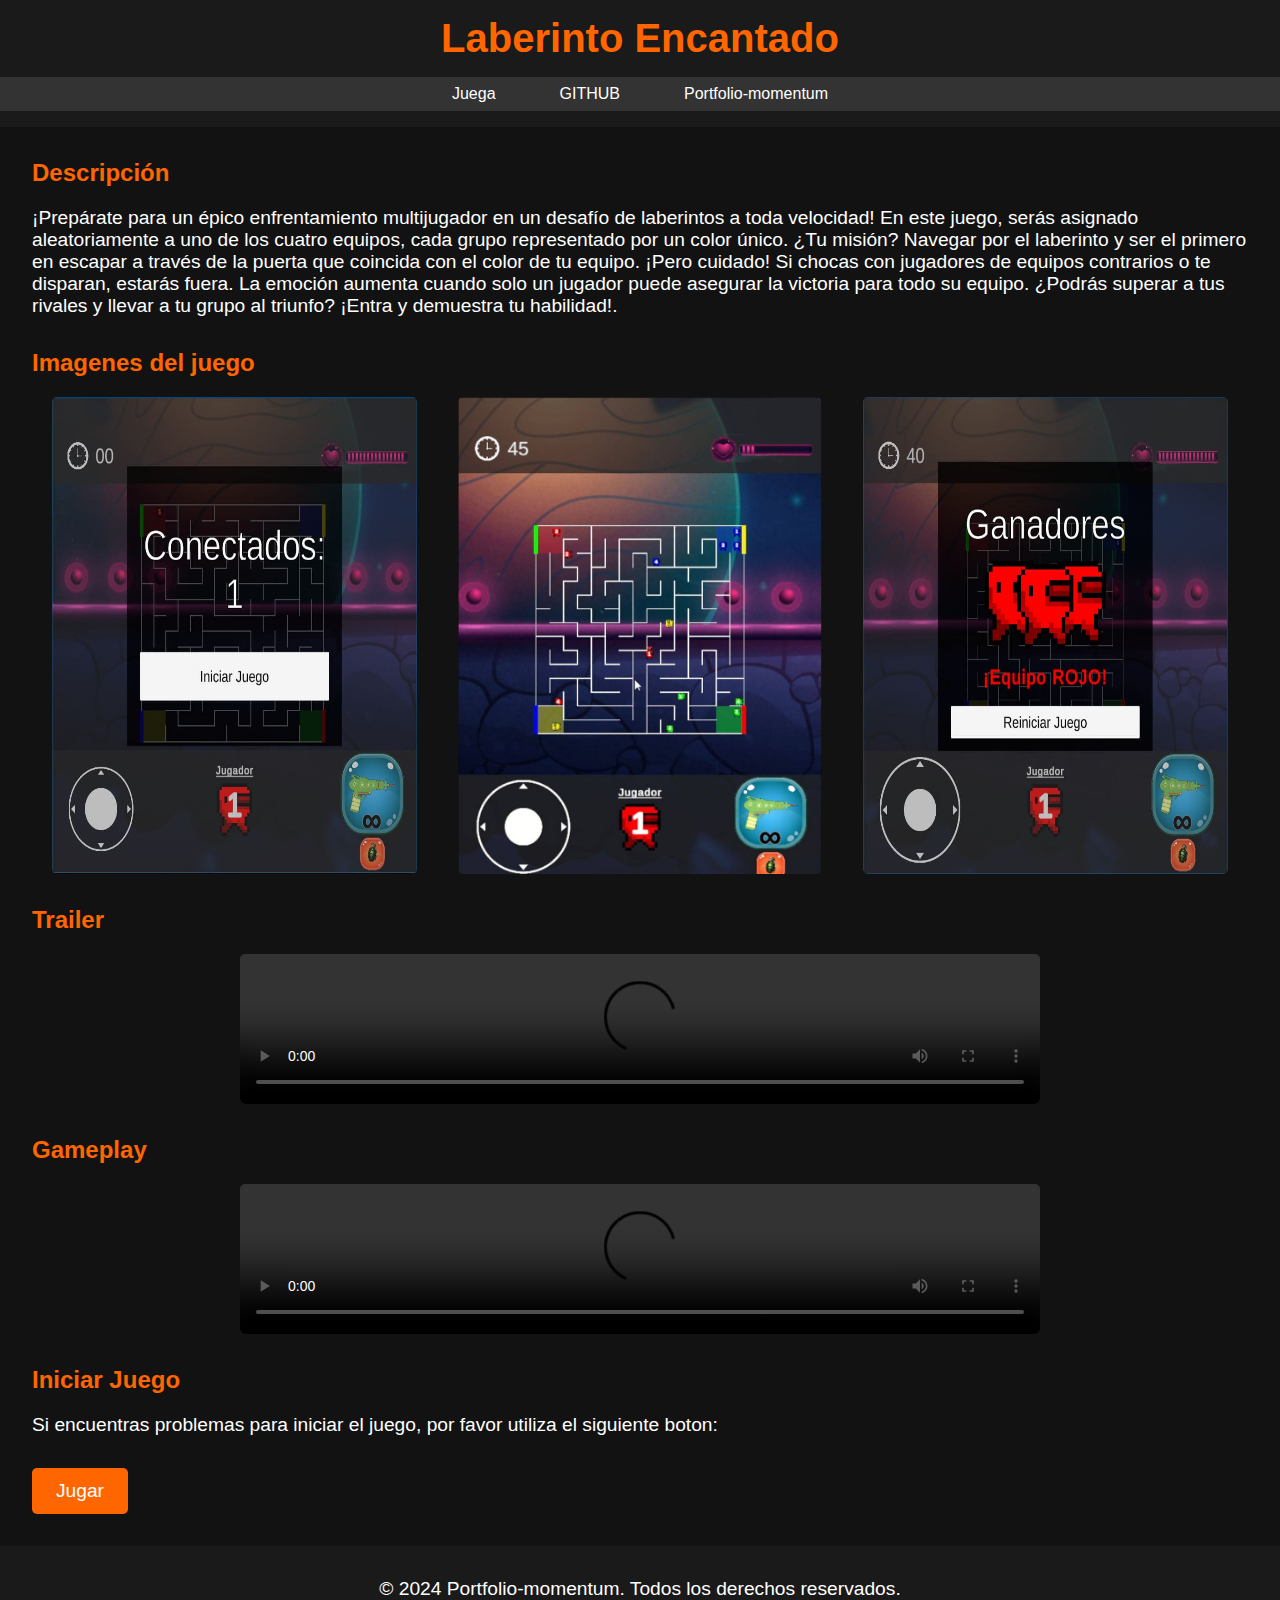
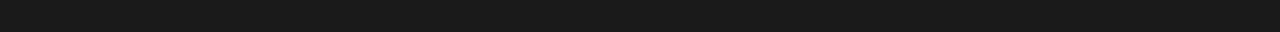
==== homepage.html @ 239892d3 "Homepage" ====
<!DOCTYPE html>
<html lang="es">
<head>
    <meta charset="UTF-8">
    <meta name="viewport" content="width=device-width, initial-scale=1.0">
    <title>Nombre del Juego</title>
    <link rel="stylesheet" href="homepage.css">
</head>
<body>
    <header>
        <h1>Laberinto Encantado</h1>
        <nav>
            <ul>
                <li><a href="https://emiliosg23.github.io/laberinto_encantado/">Juega</a></li>
                <li><a href="https://github.com/domorales/portfolio-momentum">GITHUB</a></li>
                <li><a href="index.html">Portfolio-momentum</a></li>
            </ul>
        </nav>
    </header>

    <section id="descripcion">
        <h2>Descripción</h2>
        <p>¡Prepárate para un épico enfrentamiento multijugador en un desafío de laberintos a toda velocidad! 
            En este juego, serás asignado aleatoriamente a uno de los cuatro equipos, cada grupo representado por
             un color único. ¿Tu misión? Navegar por el laberinto y ser el primero en escapar a través de la 
             puerta que coincida con el color de tu equipo. ¡Pero cuidado! Si chocas con jugadores de equipos 
             contrarios o te disparan, estarás fuera. La emoción aumenta cuando solo un jugador puede asegurar 
             la victoria para todo su equipo. ¿Podrás superar a tus rivales y llevar a tu grupo al triunfo? 
             ¡Entra y demuestra tu habilidad!.</p>
    </section>

    <section id="screenshots">
        <h2>Imagenes del juego</h2>
        <div class="screenshot-gallery">
            <img src="images/homepage/images/1.jpg" alt="Conectados">
            <img src="images/homepage/images/2.jpg" alt="Partida">
            <img src="images/homepage/images/3.jpg" alt="Ganador">
        </div>
    </section>

    <section id="trailer">
        <h2>Trailer</h2>
        <video controls>
            <source src="assets/videos/trailer.mp4" type="video/mp4">
            Tu navegador no soporta la reproducción de video.
        </video>
    </section>

    <section id="gameplay">
        <h2>Gameplay</h2>
        <video controls>
            <source src="assets/videos/gameplay.mp4" type="video/mp4">
            Tu navegador no soporta la reproducción de video.
        </video>
    </section>

    <section id="Inicio">
        <h2>Iniciar Juego</h2>
        <p>Si encuentras problemas para iniciar el juego, por favor utiliza el siguiente boton:</p>
        <a href="https://emiliosg23.github.io/laberinto_encantado/" class="download-button">Jugar</a>
    </section>

    <footer>
        <p>&copy; 2024 Portfolio-momentum. Todos los derechos reservados.</p>
    </footer>

    <script src="js/scripts.js"></script>
</body>
</html>
---- homepage.css ----
body {
    font-family: Arial, sans-serif;
    margin: 0;
    padding: 0;
    background-color: #121212;
    color: #ffffff;
}

header {
    background-color: #1a1a1a;
    padding: 1rem 0;
}



nav {
    margin-top: 1rem;
    background-color: #333;
}

nav ul {
    display: flex;
    justify-content: center;
    list-style: none;
    padding: 0;
    margin: 0;
}

nav ul li {
    margin: 0 1rem;
}

nav ul li a {
    color: #ffffff;
    text-decoration: none;
    padding: 0.5rem 1rem;
    display: block;
}

nav ul li a:hover {
    background-color: #ff6600;
    border-radius: 5px;
}

section {
    margin: 2rem;
}

footer {
    text-align: center;
    padding: 1rem;
    background-color: #1a1a1a;
    margin-top: 2rem;
}

h1 {
    text-align: center;
    font-size: 2.5rem;
    color: #ff6600;
    margin: 0;
}

h2 {
    margin-top: 2rem;
    color: #ff6600;
}

p {
    font-size: 1.2rem;
    margin: 1rem 0;
}

.screenshot-gallery {
    display: flex;
    justify-content: space-around;
    margin-top: 1rem;
}

.screenshot-gallery img {
    width: 30%;
    border-radius: 5px;
}

section {
    margin: 2rem;
}

video {
    width: 100%;
    max-width: 800px;
    display: block;
    margin: 0 auto;
    border-radius: 5px;
}

.download-button {
    display: inline-block;
    margin-top: 1rem;
    padding: 0.75rem 1.5rem;
    background-color: #ff6600;
    color: #ffffff;
    text-decoration: none;
    border-radius: 5px;
    font-size: 1.2rem;
}

.download-button:hover {
    background-color: #e55a00;
}

footer {
    text-align: center;
    padding: 1rem;
    background-color: #1a1a1a;
    margin-top: 2rem;
}
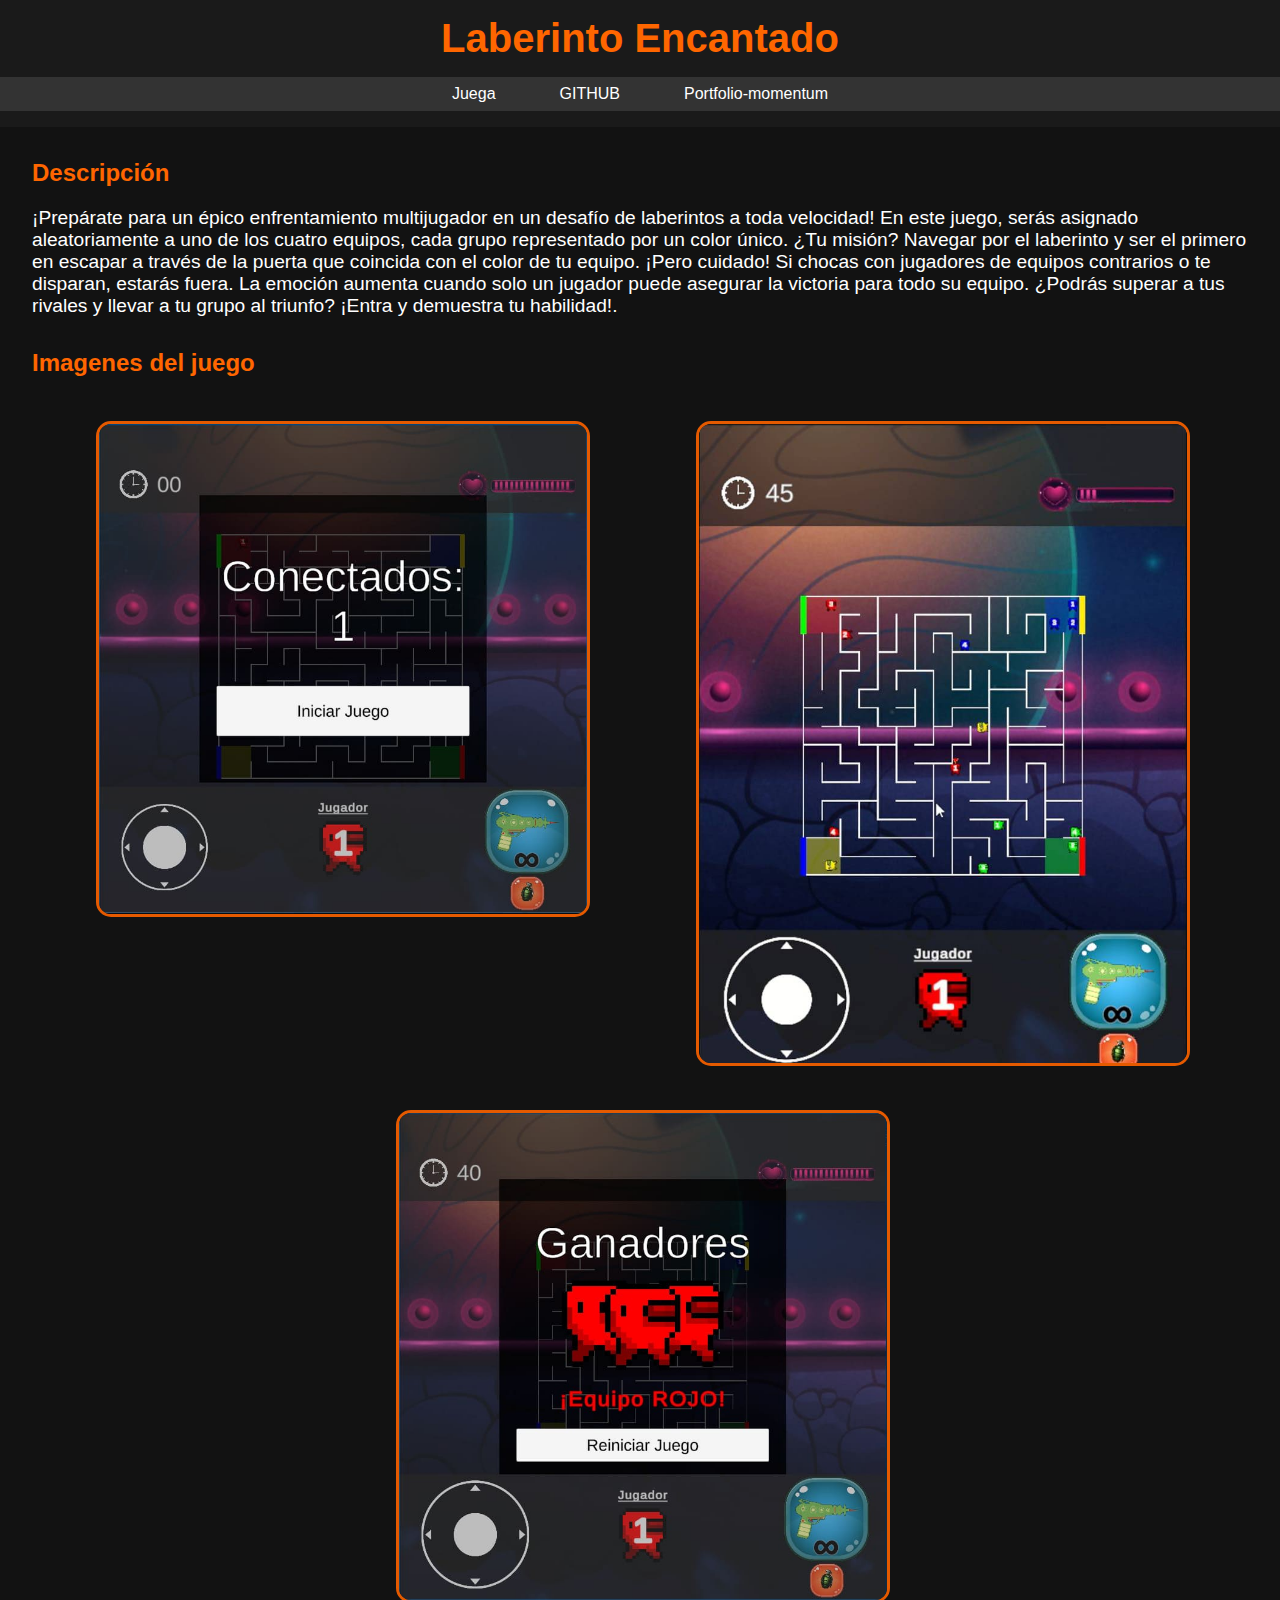
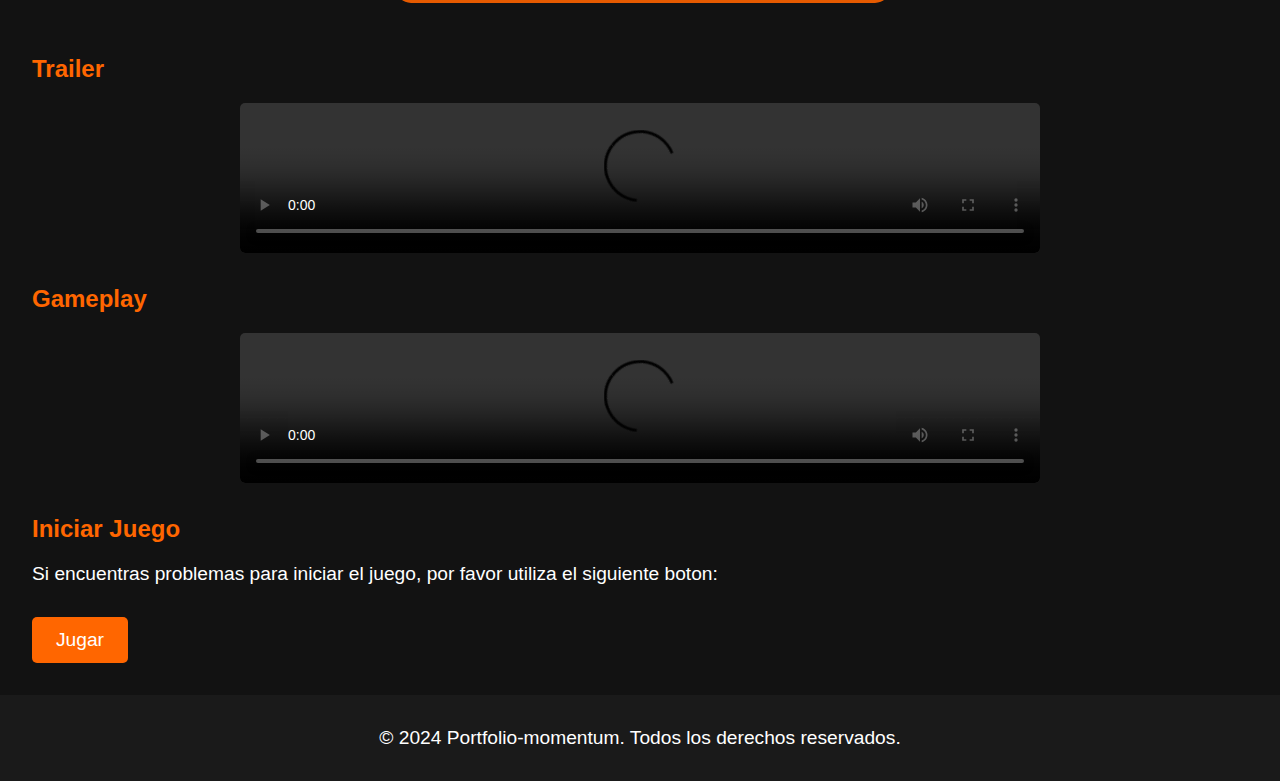
==== commit 2a83d204: "Trailer y mas cosas" ====
--- a/homepage.html
+++ b/homepage.html
@@ -31,17 +31,30 @@
 
     <section id="screenshots">
         <h2>Imagenes del juego</h2>
-        <div class="screenshot-gallery">
-            <img src="images/homepage/images/1.jpg" alt="Conectados">
-            <img src="images/homepage/images/2.jpg" alt="Partida">
-            <img src="images/homepage/images/3.jpg" alt="Ganador">
+
+        <div class="container-prototype horizontal">
+            <div class="item-prototype">
+                <figure>
+                    <img src="images/homepage/images/1.jpg" alt="Conectados">
+                </figure>
+            </div>
+            <div class="item-prototype">
+                <figure>
+                    <img src="images/homepage/images/2.jpg" alt="Partida">
+                </figure>
+            </div>
+            <div class="item-prototype">
+                <figure>
+                    <img src="images/homepage/images/3.jpg" alt="Ganador">
+                </figure>
+            </div>
         </div>
     </section>
 
     <section id="trailer">
         <h2>Trailer</h2>
         <video controls>
-            <source src="assets/videos/trailer.mp4" type="video/mp4">
+            <source src="images/homepage/images/LaberintoEncantado-Trailer.mp4" type="video/mp4">
             Tu navegador no soporta la reproducción de video.
         </video>
     </section>
--- a/homepage.css
+++ b/homepage.css
@@ -71,14 +71,46 @@
 }
 
 .screenshot-gallery {
-    display: flex;
-    justify-content: space-around;
-    margin-top: 1rem;
+    flex: 1 1 410px;
+	max-width: 410px;
 }
 
 .screenshot-gallery img {
     width: 30%;
     border-radius: 5px;
+}
+
+.container-prototype {
+	display: flex;
+	flex-wrap: wrap;
+	justify-content: center;
+}
+
+.container-prototype.horizontal .item-prototype {
+	flex: 1 1 600px;
+	max-width: 600px;
+}
+
+.item-prototype {
+	padding-left: 1rem;
+	padding-right: 1rem;
+	margin-top: 0.5rem;
+	box-sizing: border-box;
+}
+
+.item-prototype figcaption {
+	font-weight: 400;
+	font-size: 11pt;
+	text-align: justify;
+	margin: 0.5rem;
+}
+
+.item-prototype img {
+	width: 100%;
+	height: 100%;
+	object-fit: contain;
+	border-radius: 15px;
+    border:solid #e55a00;
 }
 
 section {
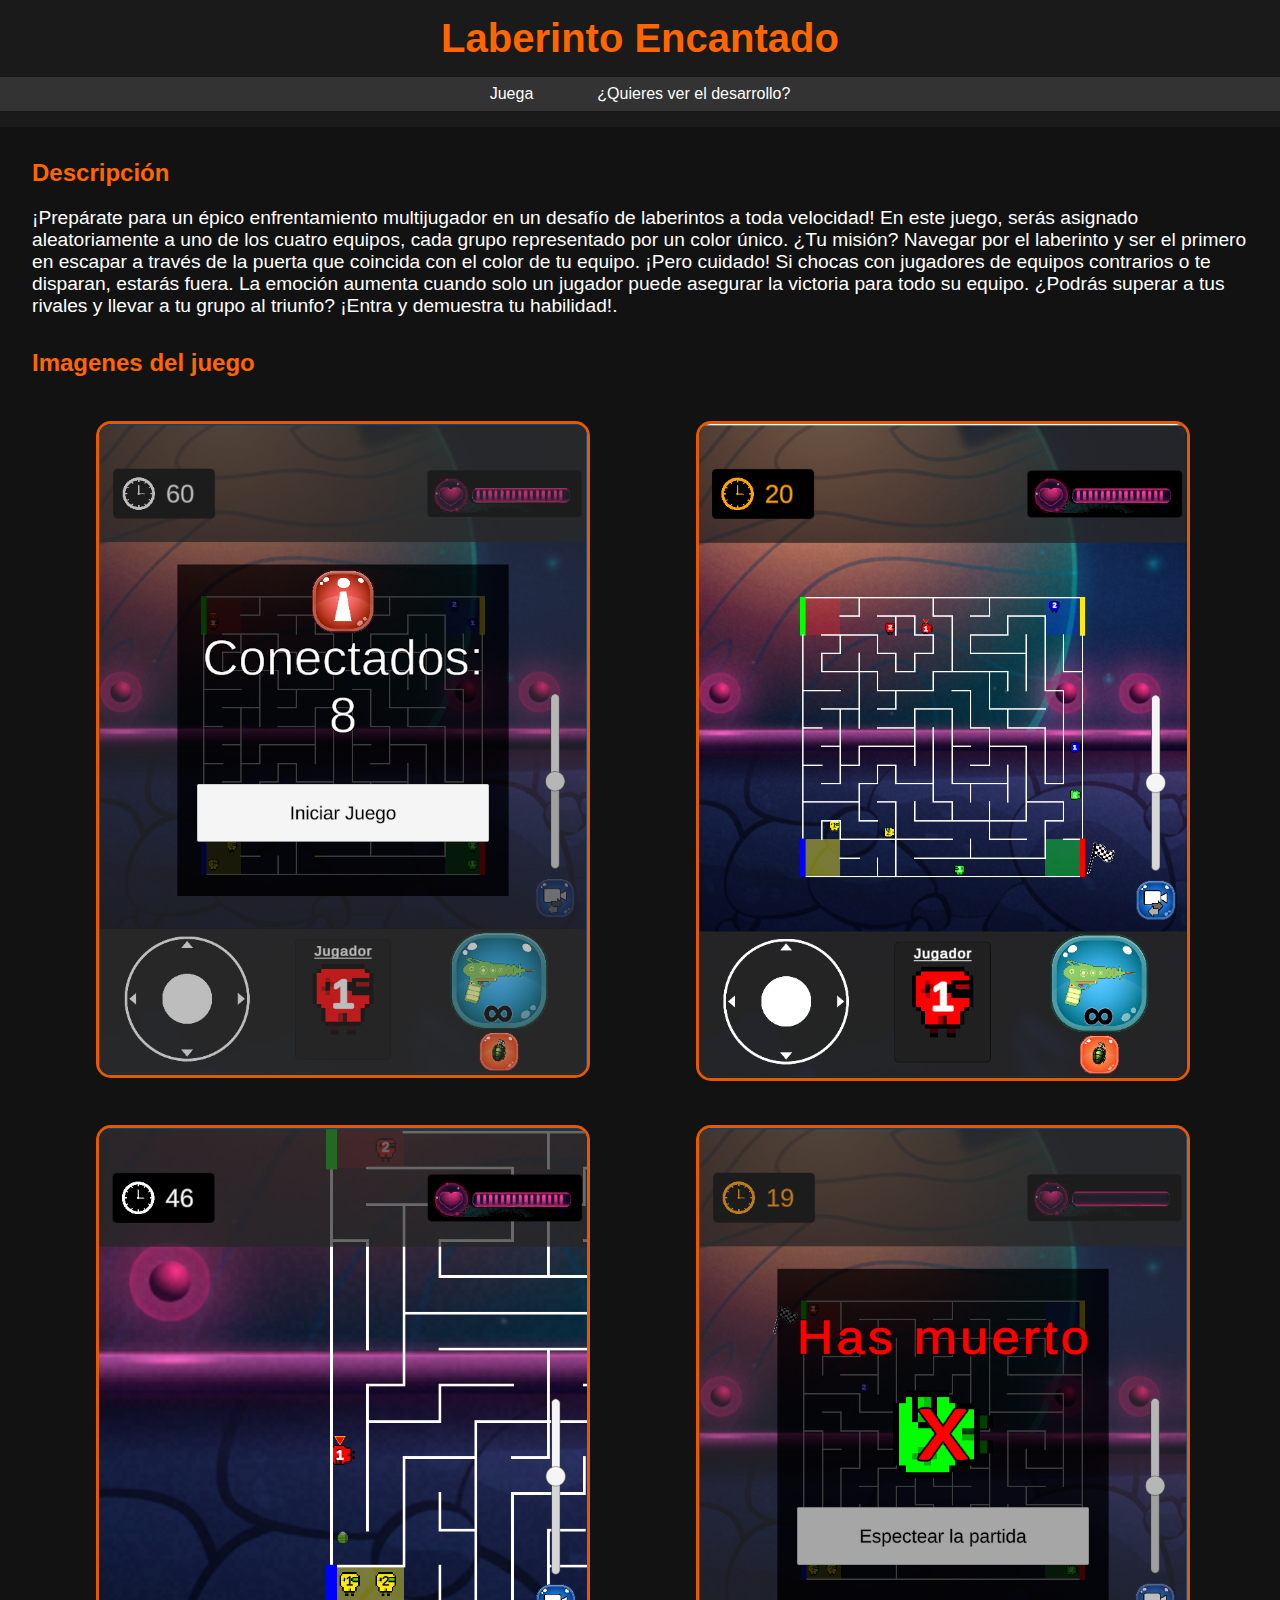
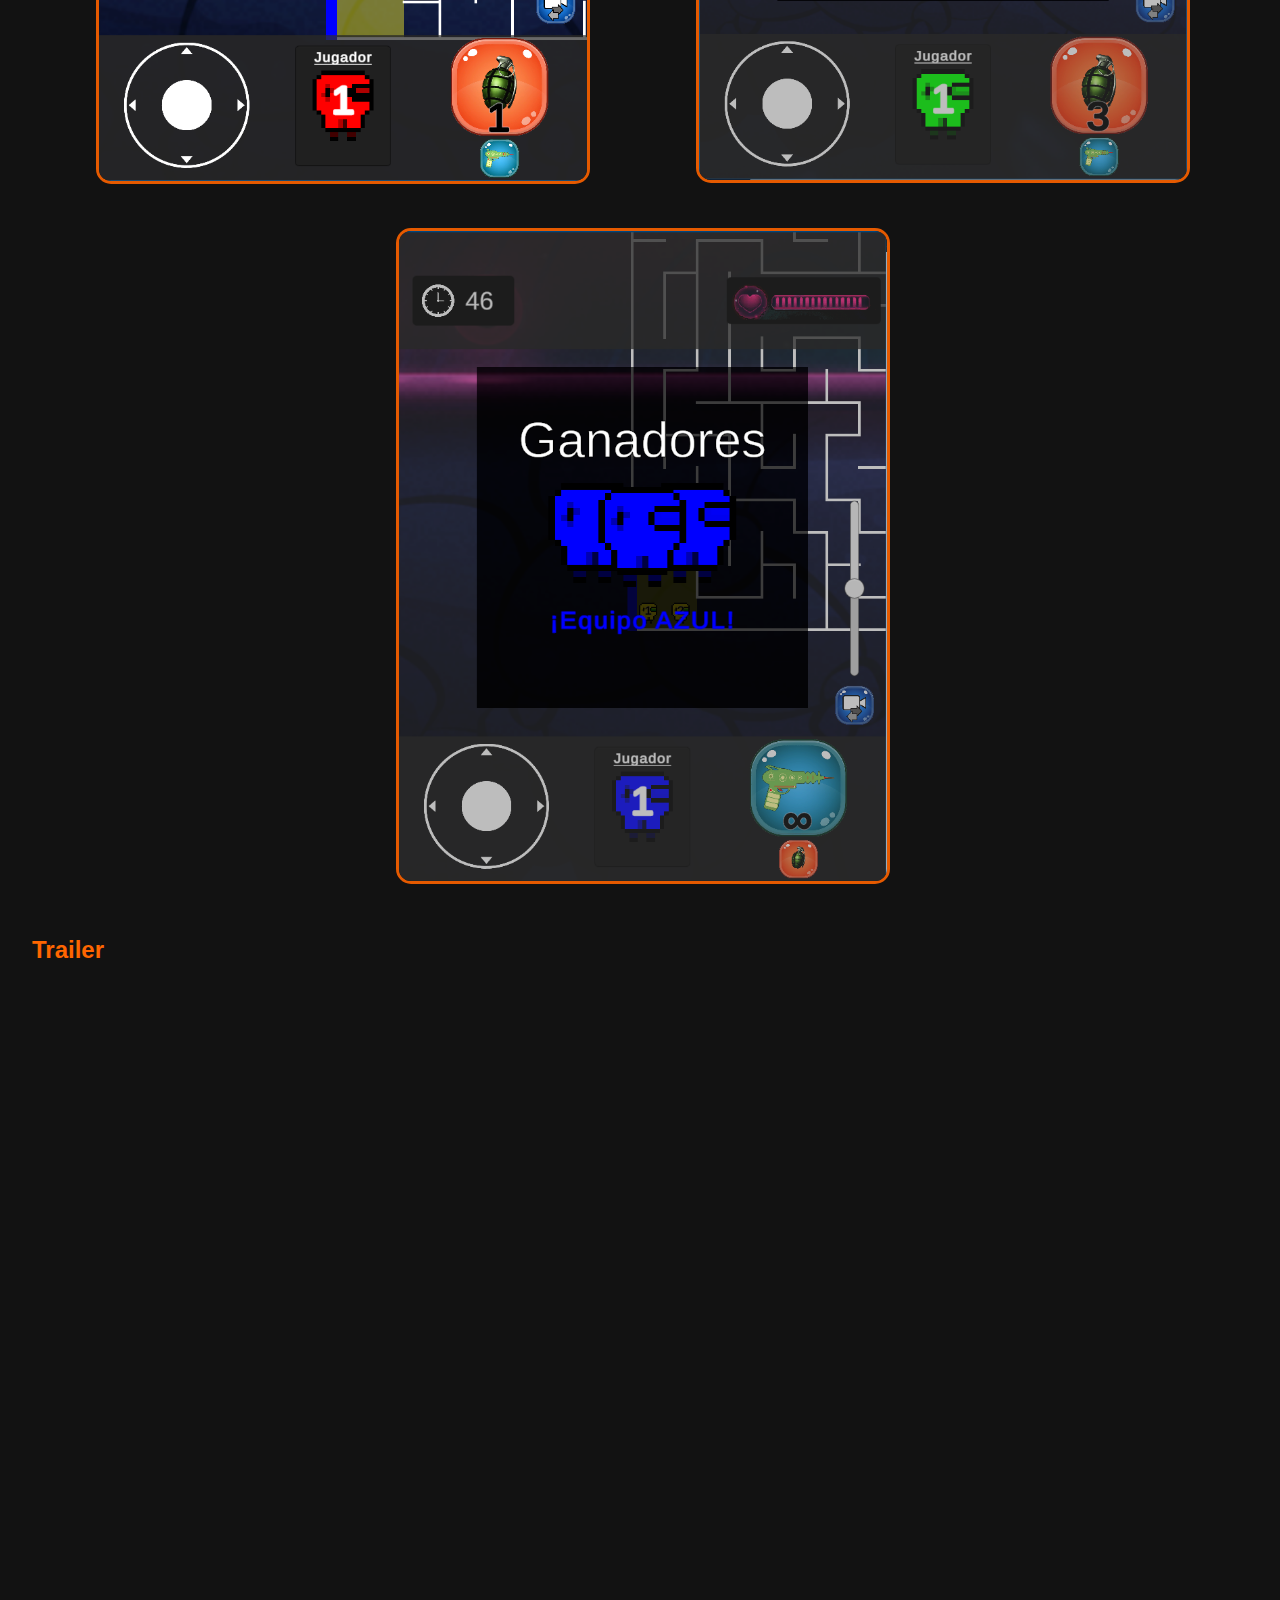
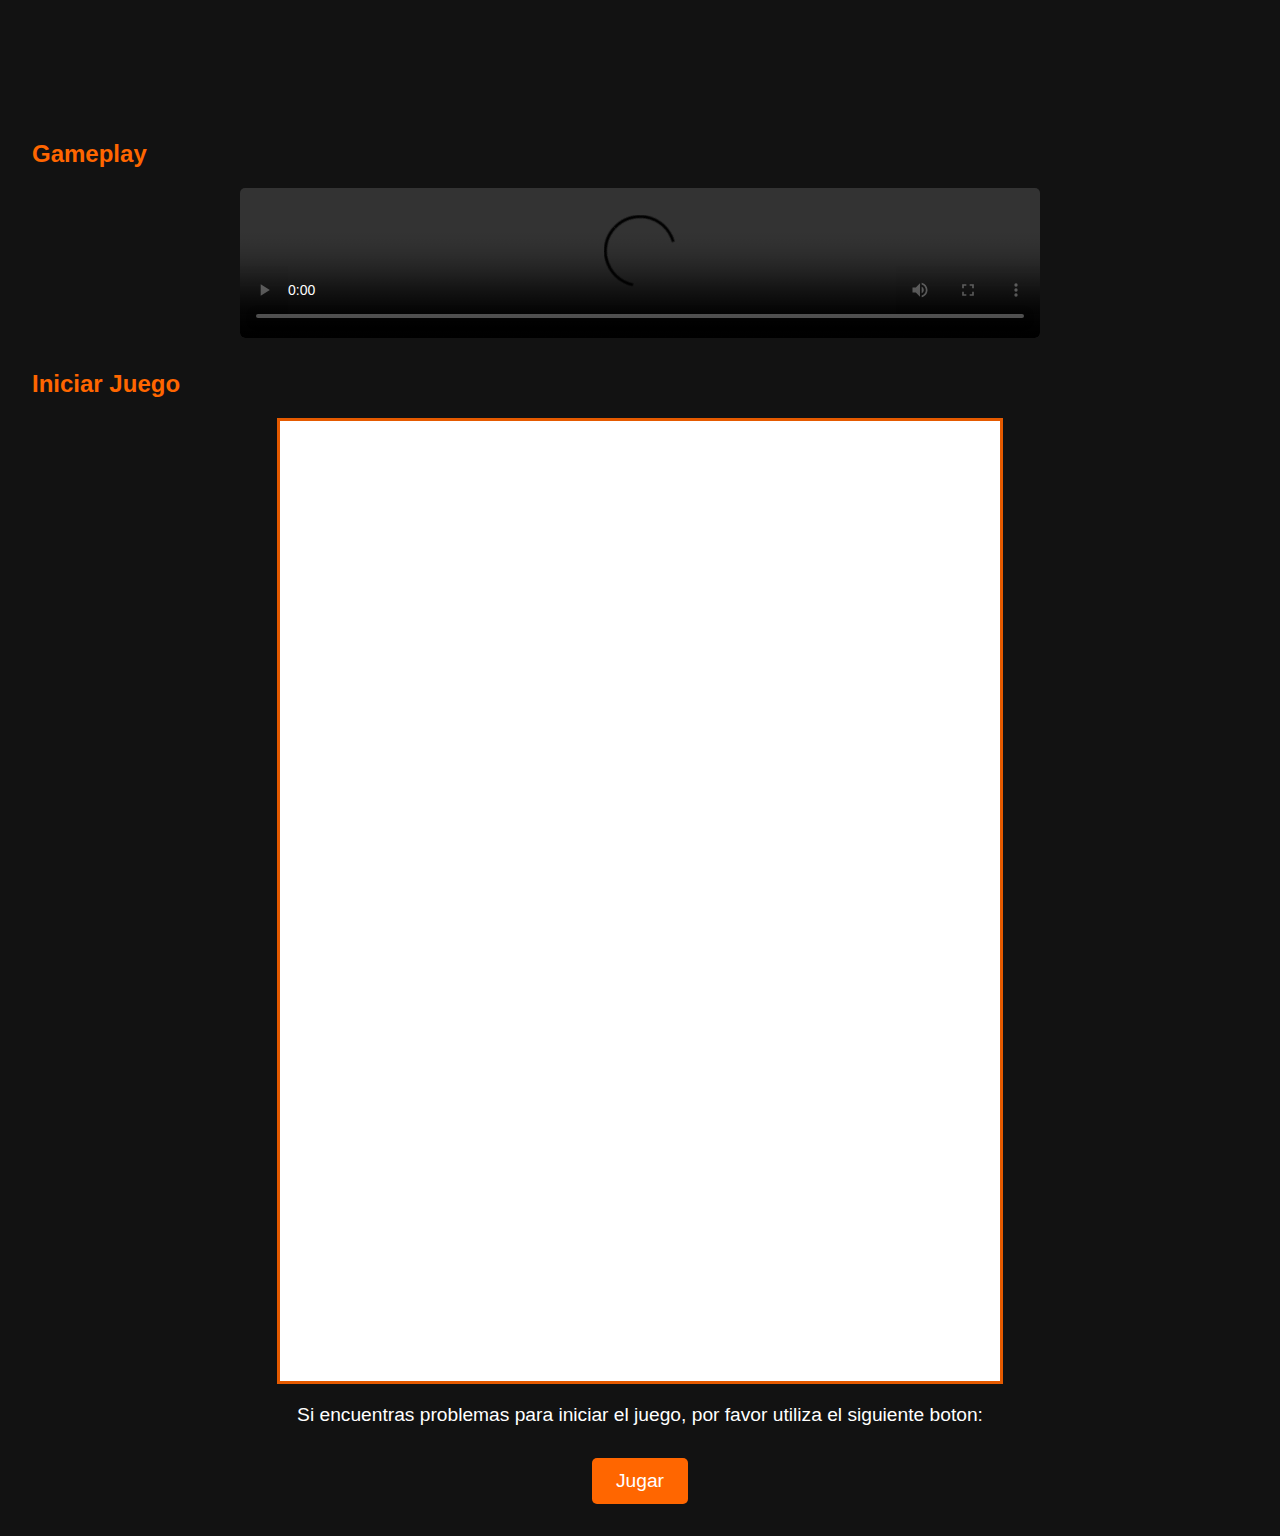
==== commit 51d0373e: "Homepage" ====
--- a/homepage.html
+++ b/homepage.html
@@ -12,8 +12,7 @@
         <nav>
             <ul>
                 <li><a href="https://emiliosg23.github.io/laberinto_encantado/">Juega</a></li>
-                <li><a href="https://github.com/domorales/portfolio-momentum">GITHUB</a></li>
-                <li><a href="index.html">Portfolio-momentum</a></li>
+                <li><a href="index.html">¿Quieres ver el desarrollo?</a></li>
             </ul>
         </nav>
     </header>
@@ -31,7 +30,6 @@
 
     <section id="screenshots">
         <h2>Imagenes del juego</h2>
-
         <div class="container-prototype horizontal">
             <div class="item-prototype">
                 <figure>
@@ -45,7 +43,17 @@
             </div>
             <div class="item-prototype">
                 <figure>
-                    <img src="images/homepage/images/3.jpg" alt="Ganador">
+                    <img src="images/homepage/images/3.jpg" alt="Cámara Jugador">
+                </figure>
+            </div>
+            <div class="item-prototype">
+                <figure>
+                    <img src="images/homepage/images/4.jpg" alt="Muerte">
+                </figure>
+            </div>
+            <div class="item-prototype">
+                <figure>
+                    <img src="images/homepage/images/5.jpg" alt="Ganador">
                 </figure>
             </div>
         </div>
@@ -53,10 +61,12 @@
 
     <section id="trailer">
         <h2>Trailer</h2>
-        <video controls>
-            <source src="images/homepage/images/LaberintoEncantado-Trailer.mp4" type="video/mp4">
-            Tu navegador no soporta la reproducción de video.
-        </video>
+        <div>
+            <iframe width="1280" height="720" src="https://www.youtube.com/embed/cxau8bf5WpE" 
+            title="Laberinto Encantado - Trailer" frameborder="0" 
+            allow="accelerometer; autoplay; clipboard-write; encrypted-media; gyroscope; picture-in-picture; web-share" 
+            referrerpolicy="strict-origin-when-cross-origin" allowfullscreen></iframe>
+        </div>
     </section>
 
     <section id="gameplay">
@@ -69,14 +79,16 @@
 
     <section id="Inicio">
         <h2>Iniciar Juego</h2>
+        <div>
+            <iframe src="https://emiliosg23.github.io/laberinto_encantado/" 
+            width="720px" 
+            height="960px" 
+            style="border:solid #e55a00;background-color: white;">
+        </iframe>
         <p>Si encuentras problemas para iniciar el juego, por favor utiliza el siguiente boton:</p>
         <a href="https://emiliosg23.github.io/laberinto_encantado/" class="download-button">Jugar</a>
+       </div>
     </section>
-
-    <footer>
-        <p>&copy; 2024 Portfolio-momentum. Todos los derechos reservados.</p>
-    </footer>
-
     <script src="js/scripts.js"></script>
 </body>
 </html>
--- a/homepage.css
+++ b/homepage.css
@@ -117,6 +117,10 @@
     margin: 2rem;
 }
 
+section div{
+    text-align: center;
+}
+
 video {
     width: 100%;
     max-width: 800px;
